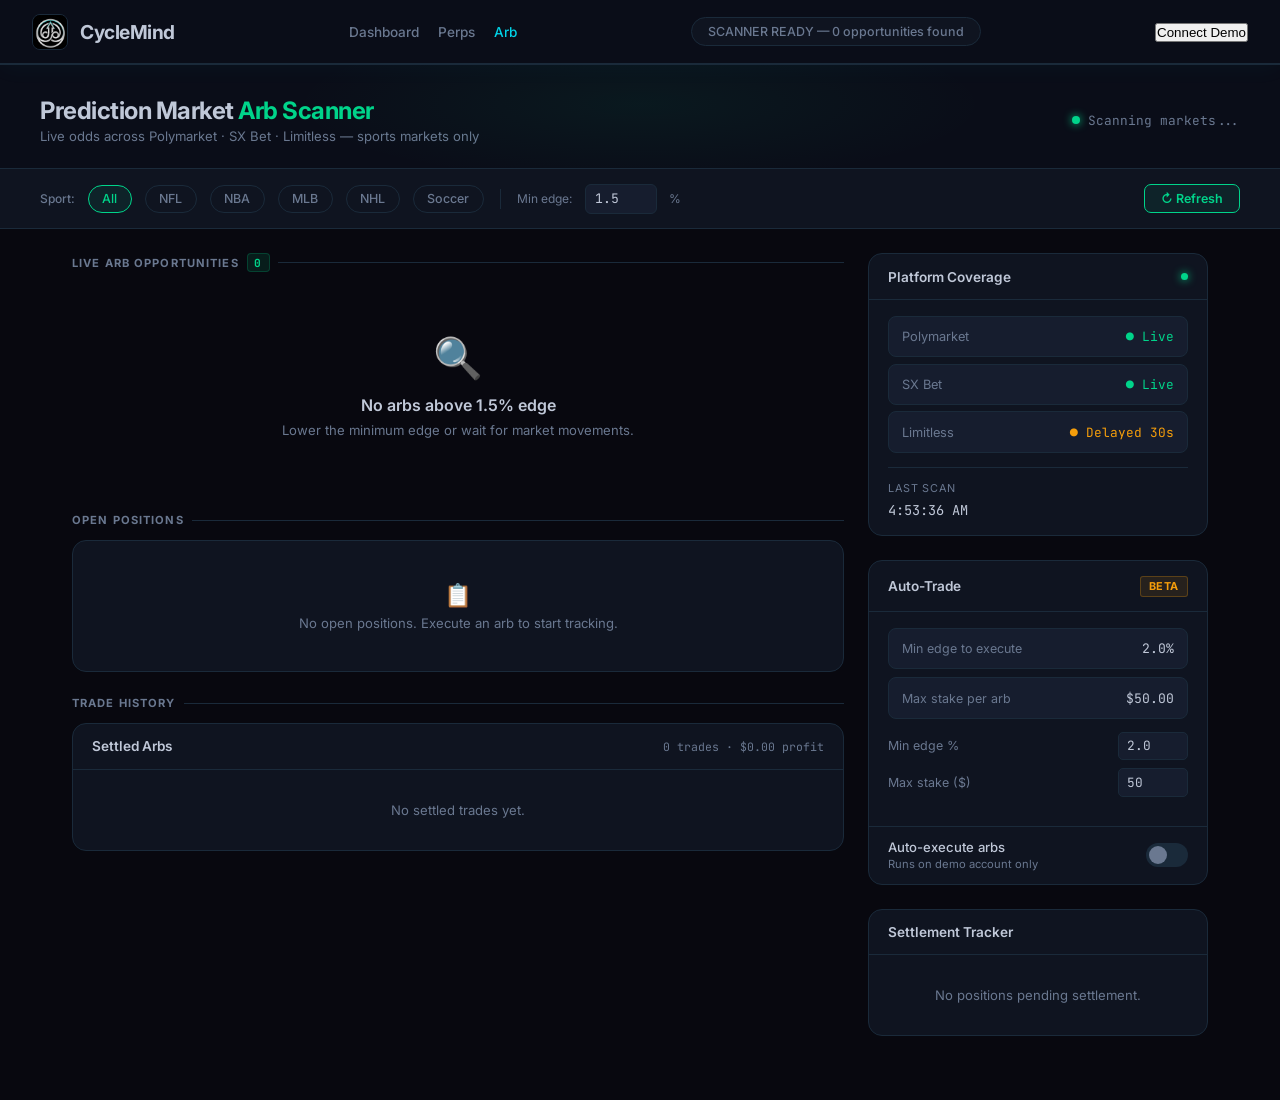
==== arb.html @ a7c97ef6 "Create arb.html" ====
<!DOCTYPE html>
<html lang="en">
<head>
    <meta charset="UTF-8">
    <meta name="viewport" content="width=device-width, initial-scale=1.0">
    <title>CycleMind — Arb Scanner</title>
    <link rel="icon" type="image/jpeg" href="logo.jpg">
    <link rel="stylesheet" href="styles.css">
    <link href="https://fonts.googleapis.com/css2?family=Inter:wght@300;400;500;600;700&family=JetBrains+Mono:wght@400;600&display=swap" rel="stylesheet">
    <style>
        /* ── ARB PAGE TOKENS ───────────────────────────────────────────── */
        :root {
            --arb-green:  #00d48a;
            --arb-cyan:   #00d4e8;
            --arb-amber:  #f59e0b;
            --arb-red:    #ff4455;
            --arb-silver: #c0c8d8;
            --arb-dim:    #6a7890;
            --arb-bg:     #08080f;
            --arb-surf:   #0f1420;
            --arb-surf2:  #161d2e;
            --arb-border: #1a2a3a;
            --mono: 'JetBrains Mono', monospace;
        }

        body { background: var(--arb-bg); color: var(--arb-silver); }

        /* ── SCANNER HEADER ────────────────────────────────────────────── */
        .arb-hero {
            background: #0a0d18;
            border-bottom: 1px solid var(--arb-border);
            padding: 2rem 2rem 1.5rem;
            position: relative;
            overflow: hidden;
        }
        .arb-hero::before {
            content: '';
            position: absolute;
            top: -40px; left: 50%;
            transform: translateX(-50%);
            width: 700px; height: 160px;
            background: radial-gradient(ellipse, rgba(0,212,138,0.06) 0%, transparent 70%);
            pointer-events: none;
        }
        .arb-hero-inner {
            max-width: 1200px;
            margin: 0 auto;
            display: flex;
            align-items: center;
            justify-content: space-between;
            flex-wrap: wrap;
            gap: 1rem;
        }
        .arb-hero h1 {
            font-size: 1.5rem;
            font-weight: 700;
            color: var(--arb-silver);
            letter-spacing: -0.5px;
        }
        .arb-hero h1 span {
            color: var(--arb-green);
        }
        .arb-hero p {
            font-size: 0.82rem;
            color: var(--arb-dim);
            margin-top: 0.2rem;
        }
        .scanner-status {
            display: flex;
            align-items: center;
            gap: 0.5rem;
            font-size: 0.8rem;
            color: var(--arb-dim);
            font-family: var(--mono);
        }
        .pulse-dot {
            width: 8px; height: 8px;
            border-radius: 50%;
            background: var(--arb-green);
            box-shadow: 0 0 8px var(--arb-green);
            animation: pulse 2s infinite;
        }
        .pulse-dot.amber { background: var(--arb-amber); box-shadow: 0 0 8px var(--arb-amber); }
        @keyframes pulse {
            0%,100% { opacity: 1; }
            50% { opacity: 0.4; }
        }

        /* ── DEMO BALANCE BAR ──────────────────────────────────────────── */
        .demo-bar {
            background: var(--arb-surf);
            border-bottom: 1px solid var(--arb-border);
            padding: 0.7rem 2rem;
        }
        .demo-bar-inner {
            max-width: 1200px;
            margin: 0 auto;
            display: flex;
            align-items: center;
            gap: 2rem;
            flex-wrap: wrap;
        }
        .demo-stat {
            display: flex;
            flex-direction: column;
            gap: 0.1rem;
        }
        .demo-stat .ds-label {
            font-size: 0.68rem;
            color: var(--arb-dim);
            text-transform: uppercase;
            letter-spacing: 0.06em;
        }
        .demo-stat .ds-value {
            font-size: 0.95rem;
            font-weight: 700;
            font-family: var(--mono);
            color: var(--arb-silver);
        }
        .demo-stat .ds-value.green { color: var(--arb-green); }
        .demo-stat .ds-value.red   { color: var(--arb-red); }
        .demo-bar-actions { margin-left: auto; display: flex; gap: 0.6rem; }
        .demo-login-btn {
            padding: 0.45rem 1rem;
            background: transparent;
            border: 1px solid var(--arb-cyan);
            color: var(--arb-cyan);
            border-radius: 7px;
            font-size: 0.8rem;
            font-weight: 600;
            cursor: pointer;
            font-family: 'Inter', sans-serif;
            transition: background 0.2s;
        }
        .demo-login-btn:hover { background: rgba(0,212,232,0.08); }
        .demo-reset-btn {
            padding: 0.45rem 1rem;
            background: transparent;
            border: 1px solid var(--arb-border);
            color: var(--arb-dim);
            border-radius: 7px;
            font-size: 0.8rem;
            cursor: pointer;
            font-family: 'Inter', sans-serif;
            transition: border-color 0.2s, color 0.2s;
        }
        .demo-reset-btn:hover { border-color: var(--arb-silver); color: var(--arb-silver); }

        /* ── FILTERS ───────────────────────────────────────────────────── */
        .scanner-filters {
            background: var(--arb-surf);
            border-bottom: 1px solid var(--arb-border);
            padding: 0.9rem 2rem;
        }
        .scanner-filters-inner {
            max-width: 1200px;
            margin: 0 auto;
            display: flex;
            align-items: center;
            gap: 0.8rem;
            flex-wrap: wrap;
        }
        .filter-label {
            font-size: 0.75rem;
            color: var(--arb-dim);
            font-weight: 500;
            white-space: nowrap;
        }
        .filter-chip {
            padding: 0.35rem 0.85rem;
            border-radius: 20px;
            border: 1px solid var(--arb-border);
            background: transparent;
            color: var(--arb-dim);
            font-size: 0.78rem;
            font-weight: 500;
            cursor: pointer;
            font-family: 'Inter', sans-serif;
            transition: all 0.15s;
        }
        .filter-chip:hover { border-color: var(--arb-cyan); color: var(--arb-cyan); }
        .filter-chip.active { border-color: var(--arb-green); color: var(--arb-green); background: rgba(0,212,138,0.08); }
        .filter-sep { width: 1px; height: 20px; background: var(--arb-border); margin: 0 0.2rem; }
        .min-edge-label {
            font-size: 0.75rem;
            color: var(--arb-dim);
            white-space: nowrap;
        }
        .min-edge-input {
            width: 72px;
            padding: 0.35rem 0.6rem;
            border-radius: 6px;
            border: 1px solid var(--arb-border);
            background: var(--arb-surf2);
            color: var(--arb-silver);
            font-size: 0.82rem;
            font-family: var(--mono);
            outline: none;
        }
        .min-edge-input:focus { border-color: var(--arb-cyan); }
        .refresh-btn {
            margin-left: auto;
            padding: 0.38rem 1rem;
            border-radius: 7px;
            border: 1px solid var(--arb-green);
            background: rgba(0,212,138,0.08);
            color: var(--arb-green);
            font-size: 0.78rem;
            font-weight: 600;
            cursor: pointer;
            font-family: 'Inter', sans-serif;
            transition: background 0.2s;
        }
        .refresh-btn:hover { background: rgba(0,212,138,0.16); }

        /* ── MAIN LAYOUT ───────────────────────────────────────────────── */
        .arb-main {
            max-width: 1200px;
            margin: 0 auto;
            padding: 1.5rem 2rem 4rem;
            display: grid;
            grid-template-columns: 1fr 340px;
            gap: 1.5rem;
            align-items: start;
        }
        .arb-left { display: flex; flex-direction: column; gap: 1.5rem; }
        .arb-right { display: flex; flex-direction: column; gap: 1.5rem; }

        /* ── SECTION TITLES ────────────────────────────────────────────── */
        .section-title {
            font-size: 0.7rem;
            font-weight: 700;
            text-transform: uppercase;
            letter-spacing: 0.1em;
            color: var(--arb-dim);
            margin-bottom: 0.8rem;
            display: flex;
            align-items: center;
            gap: 0.5rem;
        }
        .section-title::after {
            content: '';
            flex: 1;
            height: 1px;
            background: var(--arb-border);
        }
        .section-count {
            font-family: var(--mono);
            font-size: 0.7rem;
            color: var(--arb-green);
            background: rgba(0,212,138,0.1);
            border: 1px solid rgba(0,212,138,0.2);
            padding: 0.1rem 0.4rem;
            border-radius: 4px;
        }

        /* ── ARB OPPORTUNITY CARD ──────────────────────────────────────── */
        .arb-card {
            background: var(--arb-surf);
            border: 1px solid var(--arb-border);
            border-radius: 14px;
            overflow: hidden;
            transition: border-color 0.2s;
            margin-bottom: 1rem;
        }
        .arb-card:hover { border-color: rgba(0,212,138,0.25); }
        .arb-card.hot { border-color: rgba(0,212,138,0.35); }

        .arb-card-header {
            padding: 1rem 1.2rem 0.8rem;
            display: flex;
            align-items: flex-start;
            justify-content: space-between;
            gap: 0.8rem;
            border-bottom: 1px solid var(--arb-border);
        }
        .arb-event-meta { flex: 1; }
        .arb-sport-tag {
            display: inline-block;
            font-size: 0.65rem;
            font-weight: 700;
            text-transform: uppercase;
            letter-spacing: 0.08em;
            padding: 0.15rem 0.5rem;
            border-radius: 3px;
            margin-bottom: 0.4rem;
        }
        .sport-nfl  { background: rgba(0,212,138,0.1);  color: var(--arb-green); border: 1px solid rgba(0,212,138,0.25); }
        .sport-nba  { background: rgba(0,212,232,0.1);  color: var(--arb-cyan);  border: 1px solid rgba(0,212,232,0.25); }
        .sport-mlb  { background: rgba(245,158,11,0.1); color: var(--arb-amber); border: 1px solid rgba(245,158,11,0.25); }
        .sport-nhl  { background: rgba(192,200,216,0.1);color: var(--arb-silver);border: 1px solid rgba(192,200,216,0.25); }
        .sport-soccer { background: rgba(0,212,138,0.08); color: #4ade80; border: 1px solid rgba(74,222,128,0.2); }

        .arb-event-name {
            font-size: 0.95rem;
            font-weight: 600;
            color: var(--arb-silver);
            line-height: 1.3;
        }
        .arb-event-time {
            font-size: 0.72rem;
            color: var(--arb-dim);
            margin-top: 0.2rem;
            font-family: var(--mono);
        }
        .arb-edge-badge {
            text-align: right;
            flex-shrink: 0;
        }
        .edge-pct {
            font-size: 1.6rem;
            font-weight: 700;
            font-family: var(--mono);
            color: var(--arb-green);
            line-height: 1;
        }
        .edge-pct.amber { color: var(--arb-amber); }
        .edge-label {
            font-size: 0.65rem;
            color: var(--arb-dim);
            text-transform: uppercase;
            letter-spacing: 0.06em;
        }

        /* ── ODDS TABLE ────────────────────────────────────────────────── */
        .odds-table {
            padding: 0.8rem 1.2rem;
            border-bottom: 1px solid var(--arb-border);
        }
        .odds-row {
            display: grid;
            grid-template-columns: 1.4fr repeat(3, 1fr);
            gap: 0.5rem;
            align-items: center;
            padding: 0.45rem 0;
        }
        .odds-row.header {
            padding-bottom: 0.3rem;
            border-bottom: 1px solid var(--arb-border);
            margin-bottom: 0.2rem;
        }
        .odds-row.header span {
            font-size: 0.65rem;
            font-weight: 700;
            text-transform: uppercase;
            letter-spacing: 0.08em;
            color: var(--arb-dim);
        }
        .odds-outcome {
            font-size: 0.82rem;
            color: var(--arb-silver);
            font-weight: 500;
        }
        .odds-cell {
            font-size: 0.88rem;
            font-family: var(--mono);
            font-weight: 600;
            text-align: center;
            padding: 0.3rem 0.4rem;
            border-radius: 5px;
            color: var(--arb-dim);
            background: transparent;
            transition: all 0.2s;
        }
        .odds-cell.best {
            color: var(--arb-green);
            background: rgba(0,212,138,0.1);
            border: 1px solid rgba(0,212,138,0.2);
        }
        .odds-cell.na {
            color: #2a3a4a;
            font-size: 0.75rem;
        }

        /* ── ARB CALCULATOR ────────────────────────────────────────────── */
        .arb-calc {
            padding: 0.9rem 1.2rem;
            background: rgba(0,212,138,0.03);
            border-bottom: 1px solid var(--arb-border);
        }
        .calc-row {
            display: flex;
            justify-content: space-between;
            align-items: center;
            margin-bottom: 0.5rem;
            gap: 0.5rem;
        }
        .calc-label {
            font-size: 0.78rem;
            color: var(--arb-dim);
        }
        .calc-value {
            font-size: 0.85rem;
            font-family: var(--mono);
            font-weight: 600;
            color: var(--arb-silver);
        }
        .calc-value.green { color: var(--arb-green); }
        .stake-input-row {
            display: flex;
            align-items: center;
            gap: 0.5rem;
            margin-bottom: 0.5rem;
        }
        .stake-input-row label {
            font-size: 0.78rem;
            color: var(--arb-dim);
            white-space: nowrap;
        }
        .stake-input {
            width: 90px;
            padding: 0.35rem 0.6rem;
            border-radius: 6px;
            border: 1px solid var(--arb-border);
            background: var(--arb-surf2);
            color: var(--arb-silver);
            font-size: 0.85rem;
            font-family: var(--mono);
            outline: none;
            transition: border-color 0.2s;
        }
        .stake-input:focus { border-color: var(--arb-cyan); }
        .stake-splits {
            display: grid;
            grid-template-columns: 1fr 1fr;
            gap: 0.4rem;
            margin-top: 0.3rem;
        }
        .stake-split-cell {
            background: var(--arb-surf2);
            border: 1px solid var(--arb-border);
            border-radius: 6px;
            padding: 0.4rem 0.6rem;
        }
        .stake-split-cell .ss-platform {
            font-size: 0.65rem;
            color: var(--arb-dim);
            text-transform: uppercase;
            letter-spacing: 0.06em;
        }
        .stake-split-cell .ss-amount {
            font-size: 0.88rem;
            font-weight: 600;
            font-family: var(--mono);
            color: var(--arb-cyan);
        }
        .stake-split-cell .ss-outcome {
            font-size: 0.7rem;
            color: var(--arb-dim);
            margin-top: 0.1rem;
        }

        /* ── CARD ACTIONS ──────────────────────────────────────────────── */
        .arb-card-actions {
            padding: 0.8rem 1.2rem;
            display: flex;
            gap: 0.6rem;
            align-items: center;
        }
        .btn-execute {
            flex: 1;
            padding: 0.6rem;
            background: var(--arb-green);
            color: #08080f;
            border: none;
            border-radius: 8px;
            font-size: 0.82rem;
            font-weight: 700;
            cursor: pointer;
            font-family: 'Inter', sans-serif;
            transition: opacity 0.2s, box-shadow 0.2s;
            letter-spacing: 0.02em;
        }
        .btn-execute:hover {
            opacity: 0.88;
            box-shadow: 0 0 16px rgba(0,212,138,0.3);
        }
        .btn-watch {
            padding: 0.6rem 0.9rem;
            background: transparent;
            border: 1px solid var(--arb-border);
            color: var(--arb-dim);
            border-radius: 8px;
            font-size: 0.82rem;
            cursor: pointer;
            font-family: 'Inter', sans-serif;
            transition: all 0.2s;
        }
        .btn-watch:hover { border-color: var(--arb-cyan); color: var(--arb-cyan); }
        .btn-watch.watching { border-color: var(--arb-amber); color: var(--arb-amber); background: rgba(245,158,11,0.06); }
        .settle-time {
            font-size: 0.7rem;
            color: var(--arb-dim);
            font-family: var(--mono);
            margin-left: auto;
        }

        /* ── RIGHT PANEL ───────────────────────────────────────────────── */
        .panel-card {
            background: var(--arb-surf);
            border: 1px solid var(--arb-border);
            border-radius: 14px;
            overflow: hidden;
        }
        .panel-card-header {
            padding: 0.9rem 1.2rem;
            border-bottom: 1px solid var(--arb-border);
            display: flex;
            align-items: center;
            justify-content: space-between;
        }
        .panel-card-header h3 {
            font-size: 0.85rem;
            font-weight: 600;
            color: var(--arb-silver);
        }
        .panel-card-body { padding: 1rem 1.2rem; }

        /* ── POSITION TRACKER ──────────────────────────────────────────── */
        .position-item {
            padding: 0.7rem 0;
            border-bottom: 1px solid var(--arb-border);
        }
        .position-item:last-child { border-bottom: none; }
        .pos-top {
            display: flex;
            justify-content: space-between;
            align-items: center;
            margin-bottom: 0.35rem;
        }
        .pos-event { font-size: 0.8rem; font-weight: 600; color: var(--arb-silver); }
        .pos-pnl {
            font-size: 0.82rem;
            font-weight: 700;
            font-family: var(--mono);
        }
        .pos-pnl.green { color: var(--arb-green); }
        .pos-pnl.pending { color: var(--arb-amber); }
        .pos-details {
            display: flex;
            gap: 1rem;
            flex-wrap: wrap;
        }
        .pos-detail-item {
            display: flex;
            flex-direction: column;
        }
        .pos-detail-item .pd-label {
            font-size: 0.62rem;
            color: var(--arb-dim);
            text-transform: uppercase;
            letter-spacing: 0.05em;
        }
        .pos-detail-item .pd-value {
            font-size: 0.78rem;
            font-family: var(--mono);
            color: var(--arb-silver);
        }
        .pos-settle-bar {
            margin-top: 0.5rem;
            height: 3px;
            background: var(--arb-border);
            border-radius: 2px;
            overflow: hidden;
        }
        .pos-settle-fill {
            height: 100%;
            border-radius: 2px;
            background: linear-gradient(90deg, var(--arb-cyan), var(--arb-green));
            transition: width 0.5s ease;
        }
        .pos-settle-label {
            font-size: 0.65rem;
            color: var(--arb-dim);
            margin-top: 0.25rem;
            font-family: var(--mono);
        }
        .no-positions {
            text-align: center;
            padding: 1.5rem 0;
            color: var(--arb-dim);
            font-size: 0.82rem;
        }
        .no-positions span { display: block; font-size: 1.4rem; margin-bottom: 0.4rem; }

        /* ── TRADE HISTORY ─────────────────────────────────────────────── */
        .history-item {
            padding: 0.65rem 0;
            border-bottom: 1px solid var(--arb-border);
            display: flex;
            justify-content: space-between;
            align-items: center;
        }
        .history-item:last-child { border-bottom: none; }
        .history-left .hi-event {
            font-size: 0.78rem;
            font-weight: 500;
            color: var(--arb-silver);
        }
        .history-left .hi-meta {
            font-size: 0.68rem;
            color: var(--arb-dim);
            margin-top: 0.1rem;
            font-family: var(--mono);
        }
        .history-right { text-align: right; }
        .hi-pnl {
            font-size: 0.82rem;
            font-weight: 700;
            font-family: var(--mono);
        }
        .hi-pnl.won { color: var(--arb-green); }
        .hi-pnl.lost { color: var(--arb-red); }
        .hi-stake {
            font-size: 0.68rem;
            color: var(--arb-dim);
            font-family: var(--mono);
        }

        /* ── AUTO TRADE TOGGLE ─────────────────────────────────────────── */
        .auto-toggle-row {
            display: flex;
            align-items: center;
            justify-content: space-between;
            padding: 0.8rem 1.2rem;
            border-top: 1px solid var(--arb-border);
        }
        .auto-toggle-label {
            font-size: 0.82rem;
            color: var(--arb-silver);
            font-weight: 500;
        }
        .auto-toggle-sub {
            font-size: 0.7rem;
            color: var(--arb-dim);
            margin-top: 0.1rem;
        }
        .toggle-switch {
            position: relative;
            width: 42px;
            height: 24px;
            flex-shrink: 0;
        }
        .toggle-switch input { opacity: 0; width: 0; height: 0; }
        .toggle-slider {
            position: absolute;
            inset: 0;
            background: var(--arb-border);
            border-radius: 24px;
            cursor: pointer;
            transition: background 0.25s;
        }
        .toggle-slider::before {
            content: '';
            position: absolute;
            width: 18px; height: 18px;
            left: 3px; top: 3px;
            background: var(--arb-dim);
            border-radius: 50%;
            transition: transform 0.25s, background 0.25s;
        }
        .toggle-switch input:checked + .toggle-slider { background: rgba(0,212,138,0.2); border: 1px solid rgba(0,212,138,0.4); }
        .toggle-switch input:checked + .toggle-slider::before { transform: translateX(18px); background: var(--arb-green); box-shadow: 0 0 8px rgba(0,212,138,0.5); }

        /* ── EMPTY STATE ───────────────────────────────────────────────── */
        .empty-scanner {
            text-align: center;
            padding: 3rem 1rem;
            color: var(--arb-dim);
        }
        .empty-scanner .es-icon { font-size: 2.5rem; margin-bottom: 0.8rem; }
        .empty-scanner .es-title { font-size: 1rem; font-weight: 600; color: var(--arb-silver); margin-bottom: 0.4rem; }
        .empty-scanner .es-sub { font-size: 0.82rem; line-height: 1.5; }

        /* ── TOAST ─────────────────────────────────────────────────────── */
        .arb-toast {
            position: fixed;
            bottom: 24px; right: 24px;
            padding: 0.8rem 1.2rem;
            border-radius: 8px;
            font-size: 0.85rem;
            font-weight: 600;
            z-index: 9999;
            animation: toast-in 0.25s ease-out;
            max-width: 300px;
        }
        .arb-toast.success { background: var(--arb-green); color: #08080f; box-shadow: 0 4px 20px rgba(0,212,138,0.35); }
        .arb-toast.error   { background: var(--arb-red);   color: white;   box-shadow: 0 4px 20px rgba(255,68,85,0.35); }
        .arb-toast.info    { background: var(--arb-cyan);  color: #08080f; box-shadow: 0 4px 20px rgba(0,212,232,0.35); }
        @keyframes toast-in {
            from { transform: translateY(10px); opacity: 0; }
            to   { transform: translateY(0);    opacity: 1; }
        }

        /* ── MODAL ─────────────────────────────────────────────────────── */
        .arb-modal {
            position: fixed; inset: 0;
            background: rgba(0,0,0,0.75);
            display: flex; align-items: center; justify-content: center;
            z-index: 1000;
            backdrop-filter: blur(6px);
        }
        .arb-modal-content {
            background: var(--arb-surf);
            border: 1px solid var(--arb-border);
            border-radius: 18px;
            padding: 2rem;
            width: 90%; max-width: 400px;
            box-shadow: 0 24px 64px rgba(0,0,0,0.6);
        }
        .arb-modal-content h2 { font-size: 1.1rem; font-weight: 700; color: var(--arb-silver); margin-bottom: 0.5rem; }
        .arb-modal-content p  { font-size: 0.82rem; color: var(--arb-dim); margin-bottom: 1rem; line-height: 1.5; }
        .arb-modal-content input {
            width: 100%; padding: 0.75rem 1rem;
            border: 1px solid var(--arb-border); border-radius: 9px;
            background: var(--arb-surf2); color: var(--arb-silver);
            font-size: 0.9rem; font-family: 'Inter', sans-serif;
            outline: none; margin-bottom: 0.8rem;
            transition: border-color 0.2s;
        }
        .arb-modal-content input:focus { border-color: var(--arb-cyan); }
        .arb-modal-btns { display: flex; gap: 0.6rem; margin-top: 0.5rem; }
        .btn-primary-arb {
            flex: 1; padding: 0.75rem;
            background: var(--arb-cyan); color: #08080f;
            border: none; border-radius: 9px;
            font-size: 0.9rem; font-weight: 700;
            cursor: pointer; font-family: 'Inter', sans-serif;
            transition: opacity 0.2s;
        }
        .btn-primary-arb:hover { opacity: 0.88; }
        .btn-cancel-arb {
            padding: 0.75rem 1rem;
            background: transparent;
            border: 1px solid var(--arb-border);
            color: var(--arb-dim); border-radius: 9px;
            font-size: 0.9rem; cursor: pointer;
            font-family: 'Inter', sans-serif;
        }

        /* ── CONFIRM MODAL ─────────────────────────────────────────────── */
        .confirm-details {
            background: var(--arb-surf2);
            border: 1px solid var(--arb-border);
            border-radius: 10px;
            padding: 0.9rem 1rem;
            margin-bottom: 1rem;
        }
        .confirm-detail-row {
            display: flex; justify-content: space-between;
            font-size: 0.8rem; padding: 0.3rem 0;
            border-bottom: 1px solid var(--arb-border);
        }
        .confirm-detail-row:last-child { border-bottom: none; }
        .confirm-detail-row .cd-label { color: var(--arb-dim); }
        .confirm-detail-row .cd-value { font-family: var(--mono); color: var(--arb-silver); font-weight: 600; }
        .confirm-detail-row .cd-value.green { color: var(--arb-green); }

        /* ── RESPONSIVE ────────────────────────────────────────────────── */
        @media (max-width: 900px) {
            .arb-main { grid-template-columns: 1fr; padding: 1rem; }
            .arb-right { order: -1; display: grid; grid-template-columns: 1fr 1fr; gap: 1rem; }
        }
        @media (max-width: 600px) {
            .arb-hero { padding: 1.2rem 1rem 1rem; }
            .arb-hero h1 { font-size: 1.2rem; }
            .scanner-filters, .demo-bar { padding: 0.7rem 1rem; }
            .arb-right { grid-template-columns: 1fr; }
            .odds-row { grid-template-columns: 1.2fr repeat(3, 1fr); }
        }
    </style>
</head>
<body>

<!-- ── NAVBAR ─────────────────────────────────────────────────────────── -->
<nav class="navbar">
    <div class="nav-brand">
        <div class="logo">
            <img src="logo.jpg" alt="CycleMind logo">
        </div>
        <span class="brand-name">CycleMind</span>
    </div>
    <div class="nav-links">
        <a href="index.html">Dashboard</a>
        <a href="perps.html">Perps</a>
        <a href="arb.html" class="active">Arb</a>
    </div>
    <div class="nav-center" id="arb-ticker">
        <span id="arb-ticker-text">SCANNER READY — 0 opportunities found</span>
    </div>
    <div id="auth-section">
        <span id="arb-demo-badge" style="display:none;" class="badge-connected">● Demo</span>
        <button id="arb-login-btn" onclick="showArbLoginModal()">Connect Demo</button>
        <button id="arb-logout-btn" style="display:none;" onclick="arbLogout()">Log Out</button>
    </div>
</nav>

<!-- ── HERO ───────────────────────────────────────────────────────────── -->
<div class="arb-hero">
    <div class="arb-hero-inner">
        <div>
            <h1>Prediction Market <span>Arb Scanner</span></h1>
            <p>Live odds across Polymarket · SX Bet · Limitless — sports markets only</p>
        </div>
        <div class="scanner-status">
            <div class="pulse-dot" id="scanner-dot"></div>
            <span id="scanner-status-text">Scanning markets...</span>
        </div>
    </div>
</div>

<!-- ── DEMO BALANCE BAR ───────────────────────────────────────────────── -->
<div class="demo-bar" id="demo-balance-bar" style="display:none;">
    <div class="demo-bar-inner">
        <div class="demo-stat">
            <span class="ds-label">Demo Balance</span>
            <span class="ds-value" id="db-balance">$1,000.00</span>
        </div>
        <div class="demo-stat">
            <span class="ds-label">Locked in Positions</span>
            <span class="ds-value" id="db-locked">$0.00</span>
        </div>
        <div class="demo-stat">
            <span class="ds-label">Realised P&L</span>
            <span class="ds-value green" id="db-pnl">+$0.00</span>
        </div>
        <div class="demo-stat">
            <span class="ds-label">Arbs Executed</span>
            <span class="ds-value" id="db-count">0</span>
        </div>
        <div class="demo-bar-actions">
            <button class="demo-reset-btn" onclick="resetDemoArb()">Reset Demo</button>
        </div>
    </div>
</div>

<!-- ── FILTERS ────────────────────────────────────────────────────────── -->
<div class="scanner-filters">
    <div class="scanner-filters-inner">
        <span class="filter-label">Sport:</span>
        <button class="filter-chip active" data-sport="all" onclick="setSportFilter(this)">All</button>
        <button class="filter-chip" data-sport="NFL" onclick="setSportFilter(this)">NFL</button>
        <button class="filter-chip" data-sport="NBA" onclick="setSportFilter(this)">NBA</button>
        <button class="filter-chip" data-sport="MLB" onclick="setSportFilter(this)">MLB</button>
        <button class="filter-chip" data-sport="NHL" onclick="setSportFilter(this)">NHL</button>
        <button class="filter-chip" data-sport="Soccer" onclick="setSportFilter(this)">Soccer</button>
        <div class="filter-sep"></div>
        <span class="min-edge-label">Min edge:</span>
        <input type="number" class="min-edge-input" id="min-edge-input" value="1.5" step="0.1" min="0" max="20" onchange="renderScanner()">
        <span class="min-edge-label">%</span>
        <button class="refresh-btn" onclick="refreshScanner()">↻ Refresh</button>
    </div>
</div>

<!-- ── MAIN ───────────────────────────────────────────────────────────── -->
<div class="arb-main">

    <!-- LEFT: Scanner + Positions + History -->
    <div class="arb-left">

        <!-- Live Opportunities -->
        <div>
            <div class="section-title">
                Live Arb Opportunities
                <span class="section-count" id="opp-count">0</span>
            </div>
            <div id="scanner-list">
                <div class="empty-scanner">
                    <div class="es-icon">📡</div>
                    <div class="es-title">Scanning prediction markets...</div>
                    <div class="es-sub">Comparing odds across Polymarket, SX Bet, and Limitless for live sports events.</div>
                </div>
            </div>
        </div>

        <!-- Open Positions -->
        <div>
            <div class="section-title">Open Positions</div>
            <div class="panel-card">
                <div class="panel-card-body" id="positions-list">
                    <div class="no-positions">
                        <span>📋</span>
                        No open positions. Execute an arb to start tracking.
                    </div>
                </div>
            </div>
        </div>

        <!-- Trade History -->
        <div>
            <div class="section-title">Trade History</div>
            <div class="panel-card">
                <div class="panel-card-header">
                    <h3>Settled Arbs</h3>
                    <span style="font-size:0.72rem;color:var(--arb-dim);font-family:var(--mono);" id="history-summary">0 trades · $0.00 profit</span>
                </div>
                <div class="panel-card-body" id="history-list">
                    <div style="text-align:center;padding:1rem 0;color:var(--arb-dim);font-size:0.82rem;">No settled trades yet.</div>
                </div>
            </div>
        </div>

    </div>

    <!-- RIGHT: Stats + Auto trade -->
    <div class="arb-right">

        <!-- Platform Coverage -->
        <div class="panel-card">
            <div class="panel-card-header">
                <h3>Platform Coverage</h3>
                <div class="pulse-dot" style="width:7px;height:7px;"></div>
            </div>
            <div class="panel-card-body">
                <div class="metric" style="margin-bottom:0.4rem;">
                    <span class="metric-label" style="font-size:0.8rem;color:var(--arb-dim);">Polymarket</span>
                    <span style="font-size:0.8rem;font-family:var(--mono);color:var(--arb-green);">● Live</span>
                </div>
                <div class="metric" style="margin-bottom:0.4rem;">
                    <span class="metric-label" style="font-size:0.8rem;color:var(--arb-dim);">SX Bet</span>
                    <span style="font-size:0.8rem;font-family:var(--mono);color:var(--arb-green);">● Live</span>
                </div>
                <div class="metric" style="margin-bottom:0;">
                    <span class="metric-label" style="font-size:0.8rem;color:var(--arb-dim);">Limitless</span>
                    <span style="font-size:0.8rem;font-family:var(--mono);color:var(--arb-amber);">● Delayed 30s</span>
                </div>
                <div style="margin-top:0.9rem;padding-top:0.8rem;border-top:1px solid var(--arb-border);">
                    <div style="font-size:0.68rem;color:var(--arb-dim);text-transform:uppercase;letter-spacing:0.06em;margin-bottom:0.4rem;">Last scan</div>
                    <div style="font-size:0.85rem;font-family:var(--mono);color:var(--arb-silver);" id="last-scan-time">--:--:--</div>
                </div>
            </div>
        </div>

        <!-- Auto-Trade -->
        <div class="panel-card">
            <div class="panel-card-header">
                <h3>Auto-Trade</h3>
                <span style="font-size:0.68rem;padding:0.15rem 0.5rem;border-radius:3px;background:rgba(245,158,11,0.1);color:var(--arb-amber);border:1px solid rgba(245,158,11,0.25);font-weight:700;letter-spacing:0.05em;">BETA</span>
            </div>
            <div class="panel-card-body">
                <div class="metric" style="margin-bottom:0.5rem;">
                    <span style="font-size:0.78rem;color:var(--arb-dim);">Min edge to execute</span>
                    <span style="font-family:var(--mono);font-size:0.82rem;color:var(--arb-silver);" id="auto-edge-display">2.0%</span>
                </div>
                <div class="metric" style="margin-bottom:0.5rem;">
                    <span style="font-size:0.78rem;color:var(--arb-dim);">Max stake per arb</span>
                    <span style="font-family:var(--mono);font-size:0.82rem;color:var(--arb-silver);" id="auto-stake-display">$50.00</span>
                </div>
                <div style="margin:0.8rem 0;display:flex;flex-direction:column;gap:0.5rem;">
                    <div style="display:flex;justify-content:space-between;align-items:center;font-size:0.78rem;">
                        <span style="color:var(--arb-dim);">Min edge %</span>
                        <input type="number" id="auto-min-edge" value="2.0" min="0.5" max="20" step="0.5"
                            style="width:70px;padding:0.3rem 0.5rem;border-radius:5px;border:1px solid var(--arb-border);background:var(--arb-surf2);color:var(--arb-silver);font-family:var(--mono);font-size:0.8rem;outline:none;"
                            onchange="document.getElementById('auto-edge-display').textContent=this.value+'%'">
                    </div>
                    <div style="display:flex;justify-content:space-between;align-items:center;font-size:0.78rem;">
                        <span style="color:var(--arb-dim);">Max stake ($)</span>
                        <input type="number" id="auto-max-stake" value="50" min="5" max="500" step="5"
                            style="width:70px;padding:0.3rem 0.5rem;border-radius:5px;border:1px solid var(--arb-border);background:var(--arb-surf2);color:var(--arb-silver);font-family:var(--mono);font-size:0.8rem;outline:none;"
                            onchange="document.getElementById('auto-stake-display').textContent='$'+parseFloat(this.value).toFixed(2)">
                    </div>
                </div>
            </div>
            <div class="auto-toggle-row">
                <div>
                    <div class="auto-toggle-label">Auto-execute arbs</div>
                    <div class="auto-toggle-sub">Runs on demo account only</div>
                </div>
                <label class="toggle-switch">
                    <input type="checkbox" id="auto-trade-toggle" onchange="toggleAutoTrade(this.checked)">
                    <span class="toggle-slider"></span>
                </label>
            </div>
        </div>

        <!-- Settlement Tracker -->
        <div class="panel-card">
            <div class="panel-card-header">
                <h3>Settlement Tracker</h3>
            </div>
            <div class="panel-card-body" id="settlement-list">
                <div style="text-align:center;padding:1rem 0;color:var(--arb-dim);font-size:0.82rem;">No positions pending settlement.</div>
            </div>
        </div>

    </div>
</div>

<!-- ── LOGIN MODAL ────────────────────────────────────────────────────── -->
<div id="arb-login-modal" class="arb-modal" style="display:none;">
    <div class="arb-modal-content">
        <h2>Start Demo Trading</h2>
        <p>Enter your email to get a demo account with $1,000 in simulated funds for arb trading. No real money involved.</p>
        <input type="email" id="arb-email-input" placeholder="you@example.com">
        <div class="arb-modal-btns">
            <button class="btn-primary-arb" onclick="submitArbLogin()">Start Demo</button>
            <button class="btn-cancel-arb" onclick="closeArbLoginModal()">Cancel</button>
        </div>
    </div>
</div>

<!-- ── EXECUTE CONFIRM MODAL ──────────────────────────────────────────── -->
<div id="arb-confirm-modal" class="arb-modal" style="display:none;">
    <div class="arb-modal-content">
        <h2>Confirm Arb Trade</h2>
        <p>This will place two simultaneous positions to lock in the arbitrage profit.</p>
        <div class="confirm-details" id="confirm-details-body"></div>
        <div class="arb-modal-btns">
            <button class="btn-primary-arb" onclick="executeConfirmedArb()" style="background:var(--arb-green);">Execute Arb</button>
            <button class="btn-cancel-arb" onclick="closeConfirmModal()">Cancel</button>
        </div>
    </div>
</div>

<script>
// ═══════════════════════════════════════════════════════════════════════
// STATE
// ═══════════════════════════════════════════════════════════════════════
const ARB_DEMO_KEY    = 'cyclemind_arb_demo';
const ARB_POS_KEY     = 'cyclemind_arb_positions';
const ARB_HISTORY_KEY = 'cyclemind_arb_history';
const ARB_STARTING_BALANCE = 1000;

let arbState = {
    email: null,
    balance: ARB_STARTING_BALANCE,
    totalPnl: 0,
    arbCount: 0,
};
let openPositions = [];
let tradeHistory  = [];
let scannerData   = [];
let sportFilter   = 'all';
let autoTradeOn   = false;
let pendingArb    = null;
let autoInterval  = null;
let scanInterval  = null;

// ═══════════════════════════════════════════════════════════════════════
// MOCK DATA — realistic sports prediction market arb opportunities
// ═══════════════════════════════════════════════════════════════════════
const SPORTS_EVENTS = [
    {
        id: 'e1',
        sport: 'NFL',
        event: 'Kansas City Chiefs vs Philadelphia Eagles',
        time: 'Sun Jun 22 · 4:25 PM ET',
        settles: Date.now() + 1000 * 3600 * 28,
        outcomes: ['Chiefs ML', 'Eagles ML'],
        odds: {
            poly:     [0.54, 0.47],
            sx:       [0.56, 0.45],
            limitless:[0.53, 0.48],
        }
    },
    {
        id: 'e2',
        sport: 'NBA',
        event: 'Boston Celtics vs Golden State Warriors',
        time: 'Mon Jun 23 · 7:30 PM ET',
        settles: Date.now() + 1000 * 3600 * 52,
        outcomes: ['Celtics ML', 'Warriors ML'],
        odds: {
            poly:     [0.61, 0.40],
            sx:       [0.63, 0.38],
            limitless:[0.60, 0.41],
        }
    },
    {
        id: 'e3',
        sport: 'MLB',
        event: 'New York Yankees vs Los Angeles Dodgers',
        time: 'Sun Jun 22 · 1:05 PM ET',
        settles: Date.now() + 1000 * 3600 * 6,
        outcomes: ['Yankees Win', 'Dodgers Win'],
        odds: {
            poly:     [0.44, 0.57],
            sx:       [0.46, 0.55],
            limitless:[null, 0.58],
        }
    },
    {
        id: 'e4',
        sport: 'Soccer',
        event: 'Man City vs Real Madrid — UCL Final',
        time: 'Sat Jun 28 · 3:00 PM ET',
        settles: Date.now() + 1000 * 3600 * 168,
        outcomes: ['Man City Win', 'Real Madrid Win'],
        odds: {
            poly:     [0.48, 0.52],
            sx:       [0.50, 0.51],
            limitless:[0.47, 0.54],
        }
    },
    {
        id: 'e5',
        sport: 'NHL',
        event: 'Florida Panthers vs Edmonton Oilers — Stanley Cup G7',
        time: 'Mon Jun 24 · 8:00 PM ET',
        settles: Date.now() + 1000 * 3600 * 62,
        outcomes: ['Panthers Win', 'Oilers Win'],
        odds: {
            poly:     [0.55, 0.46],
            sx:       [0.57, 0.44],
            limitless:[0.54, 0.47],
        }
    },
    {
        id: 'e6',
        sport: 'NFL',
        event: 'San Francisco 49ers vs Dallas Cowboys',
        time: 'Sun Jun 29 · 8:20 PM ET',
        settles: Date.now() + 1000 * 3600 * 190,
        outcomes: ['49ers ML', 'Cowboys ML'],
        odds: {
            poly:     [0.58, 0.43],
            sx:       [0.60, 0.41],
            limitless:[0.57, 0.44],
        }
    },
];

// ═══════════════════════════════════════════════════════════════════════
// ARB MATH
// ═══════════════════════════════════════════════════════════════════════
function calcArb(event) {
    // For each outcome, find the BEST (highest) odds across platforms
    const platforms = ['poly', 'sx', 'limitless'];
    const platformNames = { poly: 'Polymarket', sx: 'SX Bet', limitless: 'Limitless' };

    const best = event.outcomes.map((_, i) => {
        let bestOdd = 0, bestPlatform = null;
        for (const p of platforms) {
            const o = event.odds[p][i];
            if (o !== null && o > bestOdd) { bestOdd = o; bestPlatform = p; }
        }
        return { odd: bestOdd, platform: bestPlatform, platformName: platformNames[bestPlatform] };
    });

    // Arb exists when sum of (1/best_odds) < 1
    const impliedSum = best.reduce((s, b) => s + (b.odd > 0 ? 1 / b.odd : 999), 0);
    const arbPct = (1 - impliedSum) * 100; // positive = profitable arb

    return { best, impliedSum, arbPct };
}

function calcStakeSplit(best, totalStake) {
    // Optimal stakes: stake_i = totalStake * (1/odd_i) / sum(1/odd_i)
    const invSum = best.reduce((s, b) => s + 1 / b.odd, 0);
    return best.map(b => ({
        stake: (totalStake * (1 / b.odd) / invSum),
        guaranteedReturn: totalStake * (1 / b.odd) / invSum * b.odd,
    }));
}

// ═══════════════════════════════════════════════════════════════════════
// SCANNER RENDER
// ═══════════════════════════════════════════════════════════════════════
function computeScannerData() {
    const minEdge = parseFloat(document.getElementById('min-edge-input').value) || 0;
    return SPORTS_EVENTS
        .map(ev => ({ ...ev, arb: calcArb(ev) }))
        .filter(ev => {
            if (sportFilter !== 'all' && ev.sport !== sportFilter) return false;
            if (ev.arb.arbPct < minEdge) return false;
            return true;
        })
        .sort((a, b) => b.arb.arbPct - a.arb.arbPct);
}

function renderScanner() {
    scannerData = computeScannerData();
    document.getElementById('opp-count').textContent = scannerData.length;

    const list = document.getElementById('scanner-list');
    if (scannerData.length === 0) {
        list.innerHTML = `<div class="empty-scanner">
            <div class="es-icon">🔍</div>
            <div class="es-title">No arbs above ${document.getElementById('min-edge-input').value}% edge</div>
            <div class="es-sub">Lower the minimum edge or wait for market movements.</div>
        </div>`;
        return;
    }

    list.innerHTML = scannerData.map(ev => renderArbCard(ev)).join('');

    // Attach stake input listeners
    scannerData.forEach(ev => {
        const input = document.getElementById(`stake-${ev.id}`);
        if (input) input.addEventListener('input', () => updateCalc(ev.id));
        updateCalc(ev.id);
    });

    updateTicker();
}

function renderArbCard(ev) {
    const { best, arbPct } = ev.arb;
    const isHot = arbPct >= 3;
    const edgeClass = arbPct >= 3 ? '' : 'amber';
    const platforms = ['poly', 'sx', 'limitless'];
    const platformNames = { poly: 'Polymarket', sx: 'SX Bet', limitless: 'Limitless' };

    const oddsRows = ev.outcomes.map((outcome, i) => {
        const cells = platforms.map(p => {
            const o = ev.odds[p][i];
            const isBest = p === best[i].platform;
            if (o === null) return `<span class="odds-cell na">—</span>`;
            return `<span class="odds-cell${isBest ? ' best' : ''}">${o.toFixed(2)}</span>`;
        }).join('');
        return `<div class="odds-row">
            <span class="odds-outcome">${outcome}</span>
            ${cells}
        </div>`;
    }).join('');

    const bestLabels = best.map((b, i) =>
        `<span style="font-size:0.7rem;color:var(--arb-dim);">Bet <strong style="color:var(--arb-silver);">${ev.outcomes[i]}</strong> on <strong style="color:var(--arb-cyan);">${b.platformName}</strong></span>`
    ).join('<span style="color:var(--arb-border);padding:0 0.3rem;">·</span>');

    const watched = isWatched(ev.id);

    return `<div class="arb-card${isHot ? ' hot' : ''}" id="card-${ev.id}">
        <div class="arb-card-header">
            <div class="arb-event-meta">
                <span class="arb-sport-tag sport-${ev.sport.toLowerCase()}">${ev.sport}</span>
                <div class="arb-event-name">${ev.event}</div>
                <div class="arb-event-time">${ev.time}</div>
            </div>
            <div class="arb-edge-badge">
                <div class="edge-pct ${edgeClass}">+${arbPct.toFixed(2)}%</div>
                <div class="edge-label">Guaranteed edge</div>
            </div>
        </div>

        <div class="odds-table">
            <div class="odds-row header">
                <span>Outcome</span>
                <span>Polymarket</span>
                <span>SX Bet</span>
                <span>Limitless</span>
            </div>
            ${oddsRows}
            <div style="margin-top:0.6rem;display:flex;gap:0.5rem;flex-wrap:wrap;align-items:center;">
                ${bestLabels}
            </div>
        </div>

        <div class="arb-calc" id="calc-${ev.id}">
            <div class="stake-input-row">
                <label>Total stake:</label>
                <span style="font-size:0.8rem;color:var(--arb-dim);">$</span>
                <input type="number" class="stake-input" id="stake-${ev.id}" value="100" min="1" step="1">
            </div>
            <div class="stake-splits" id="splits-${ev.id}"></div>
            <div style="display:flex;justify-content:space-between;margin-top:0.6rem;">
                <span class="calc-label">Guaranteed return</span>
                <span class="calc-value green" id="ret-${ev.id}">—</span>
            </div>
            <div style="display:flex;justify-content:space-between;">
                <span class="calc-label">Guaranteed profit</span>
                <span class="calc-value green" id="profit-${ev.id}">—</span>
            </div>
        </div>

        <div class="arb-card-actions">
            <button class="btn-execute" onclick="openConfirmModal('${ev.id}')">⚡ Execute Arb</button>
            <button class="btn-watch${watched ? ' watching' : ''}" id="watch-btn-${ev.id}" onclick="toggleWatch('${ev.id}')">
                ${watched ? '★ Watching' : '☆ Watch'}
            </button>
            <span class="settle-time">Settles ${formatTimeUntil(ev.settles)}</span>
        </div>
    </div>`;
}

function updateCalc(evId) {
    const ev = scannerData.find(e => e.id === evId);
    if (!ev) return;
    const input = document.getElementById(`stake-${evId}`);
    if (!input) return;
    const totalStake = parseFloat(input.value) || 100;
    const splits = calcStakeSplit(ev.arb.best, totalStake);
    const { arbPct } = ev.arb;
    const profit = totalStake * arbPct / 100;
    const totalReturn = totalStake + profit;

    document.getElementById(`profit-${evId}`).textContent = `+$${profit.toFixed(2)}`;
    document.getElementById(`ret-${evId}`).textContent = `$${totalReturn.toFixed(2)}`;

    const splitsEl = document.getElementById(`splits-${evId}`);
    if (splitsEl) {
        splitsEl.innerHTML = splits.map((s, i) => `
            <div class="stake-split-cell">
                <div class="ss-platform">${ev.arb.best[i].platformName}</div>
                <div class="ss-amount">$${s.stake.toFixed(2)}</div>
                <div class="ss-outcome">${ev.outcomes[i]}</div>
            </div>`).join('');
    }
}

// ═══════════════════════════════════════════════════════════════════════
// CONFIRM + EXECUTE
// ═══════════════════════════════════════════════════════════════════════
function openConfirmModal(evId) {
    if (!arbState.email) {
        showArbLoginModal();
        return;
    }
    const ev = scannerData.find(e => e.id === evId);
    if (!ev) return;
    const input = document.getElementById(`stake-${evId}`);
    const totalStake = parseFloat(input?.value) || 100;

    if (totalStake > arbState.balance) {
        showToast('Insufficient demo balance.', 'error');
        return;
    }

    const splits = calcStakeSplit(ev.arb.best, totalStake);
    const profit = totalStake * ev.arb.arbPct / 100;

    pendingArb = { ev, totalStake, splits, profit };

    const rows = splits.map((s, i) => `
        <div class="confirm-detail-row">
            <span class="cd-label">${ev.arb.best[i].platformName} — ${ev.outcomes[i]}</span>
            <span class="cd-value">$${s.stake.toFixed(2)} @ ${ev.arb.best[i].odd.toFixed(2)}</span>
        </div>`).join('');

    document.getElementById('confirm-details-body').innerHTML = `
        ${rows}
        <div class="confirm-detail-row">
            <span class="cd-label">Total staked</span>
            <span class="cd-value">$${totalStake.toFixed(2)}</span>
        </div>
        <div class="confirm-detail-row">
            <span class="cd-label">Guaranteed profit</span>
            <span class="cd-value green">+$${profit.toFixed(2)} (+${ev.arb.arbPct.toFixed(2)}%)</span>
        </div>
        <div class="confirm-detail-row">
            <span class="cd-label">Settles</span>
            <span class="cd-value">${formatTimeUntil(ev.settles)}</span>
        </div>`;

    document.getElementById('arb-confirm-modal').style.display = 'flex';
}

function closeConfirmModal() {
    document.getElementById('arb-confirm-modal').style.display = 'none';
    pendingArb = null;
}

function executeConfirmedArb() {
    if (!pendingArb) return;
    const { ev, totalStake, splits, profit } = pendingArb;

    // Deduct from balance
    arbState.balance -= totalStake;
    arbState.arbCount++;

    // Create position
    const pos = {
        id: 'arb-' + Date.now(),
        eventId: ev.id,
        event: ev.event,
        sport: ev.sport,
        sides: ev.outcomes.map((o, i) => ({
            outcome: o,
            platform: ev.arb.best[i].platformName,
            stake: splits[i].stake,
            odds: ev.arb.best[i].odd,
        })),
        totalStake,
        guaranteedProfit: profit,
        arbPct: ev.arb.arbPct,
        settles: ev.settles,
        executedAt: Date.now(),
        status: 'open',
    };

    openPositions.push(pos);
    saveState();
    closeConfirmModal();

    renderPositions();
    renderSettlement();
    updateDemoBar();
    showToast(`Arb executed! +$${profit.toFixed(2)} locked in.`, 'success');

    // Simulate auto-settlement after event time
    scheduleSettlement(pos);
}

function autoExecuteArb(ev) {
    const minEdge = parseFloat(document.getElementById('auto-min-edge').value) || 2;
    const maxStake = parseFloat(document.getElementById('auto-max-stake').value) || 50;
    if (ev.arb.arbPct < minEdge) return;

    const totalStake = Math.min(maxStake, arbState.balance * 0.3);
    if (totalStake < 1 || arbState.balance < totalStake) return;

    // Check not already in this event
    if (openPositions.find(p => p.eventId === ev.id)) return;

    const splits = calcStakeSplit(ev.arb.best, totalStake);
    const profit = totalStake * ev.arb.arbPct / 100;

    arbState.balance -= totalStake;
    arbState.arbCount++;

    const pos = {
        id: 'arb-auto-' + Date.now(),
        eventId: ev.id,
        event: ev.event,
        sport: ev.sport,
        sides: ev.outcomes.map((o, i) => ({
            outcome: o,
            platform: ev.arb.best[i].platformName,
            stake: splits[i].stake,
            odds: ev.arb.best[i].odd,
        })),
        totalStake,
        guaranteedProfit: profit,
        arbPct: ev.arb.arbPct,
        settles: ev.settles,
        executedAt: Date.now(),
        status: 'open',
        isAuto: true,
    };

    openPositions.push(pos);
    saveState();
    renderPositions();
    renderSettlement();
    updateDemoBar();
    showToast(`Auto-arb: ${ev.event.split(' vs ')[0]} · +$${profit.toFixed(2)}`, 'info');
    scheduleSettlement(pos);
}

// ═══════════════════════════════════════════════════════════════════════
// SETTLEMENT — demo simulates settlement after a short delay
// ═══════════════════════════════════════════════════════════════════════
function scheduleSettlement(pos) {
    // In demo: settle after 60 seconds to show the flow
    const delay = 60000;
    setTimeout(() => settlePosition(pos.id), delay);
}

function settlePosition(posId) {
    const idx = openPositions.findIndex(p => p.id === posId);
    if (idx === -1) return;
    const pos = openPositions[idx];

    // Return stake + profit
    arbState.balance += pos.totalStake + pos.guaranteedProfit;
    arbState.totalPnl += pos.guaranteedProfit;

    pos.status = 'settled';
    pos.settledAt = Date.now();

    tradeHistory.unshift(pos);
    openPositions.splice(idx, 1);

    saveState();
    renderPositions();
    renderHistory();
    renderSettlement();
    updateDemoBar();
    showToast(`Settled: +$${pos.guaranteedProfit.toFixed(2)} profit on ${pos.event.split(' vs ')[0]}!`, 'success');
}

// ═══════════════════════════════════════════════════════════════════════
// RENDER POSITIONS
// ═══════════════════════════════════════════════════════════════════════
function renderPositions() {
    const el = document.getElementById('positions-list');
    if (openPositions.length === 0) {
        el.innerHTML = `<div class="no-positions"><span>📋</span>No open positions. Execute an arb to start tracking.</div>`;
        return;
    }
    el.innerHTML = openPositions.map(pos => {
        const timeLeft = pos.settles - Date.now();
        const totalDuration = pos.settles - pos.executedAt;
        const fillPct = Math.max(0, Math.min(100, ((totalDuration - timeLeft) / totalDuration) * 100));
        return `<div class="position-item">
            <div class="pos-top">
                <span class="pos-event">${pos.event}</span>
                <span class="pos-pnl pending">+$${pos.guaranteedProfit.toFixed(2)} locked</span>
            </div>
            <div class="pos-details">
                ${pos.sides.map(s => `<div class="pos-detail-item">
                    <span class="pd-label">${s.platform}</span>
                    <span class="pd-value">$${s.stake.toFixed(2)} @ ${s.odds.toFixed(2)}</span>
                </div>`).join('')}
                <div class="pos-detail-item">
                    <span class="pd-label">Edge</span>
                    <span class="pd-value">+${pos.arbPct.toFixed(2)}%</span>
                </div>
            </div>
            <div class="pos-settle-bar"><div class="pos-settle-fill" style="width:${fillPct}%"></div></div>
            <div class="pos-settle-label">Settles ${formatTimeUntil(pos.settles)} · Demo settles in ~60s</div>
        </div>`;
    }).join('');
}

function renderSettlement() {
    const el = document.getElementById('settlement-list');
    if (openPositions.length === 0) {
        el.innerHTML = `<div style="text-align:center;padding:1rem 0;color:var(--arb-dim);font-size:0.82rem;">No positions pending settlement.</div>`;
        return;
    }
    el.innerHTML = openPositions.map(pos => `
        <div style="padding:0.6rem 0;border-bottom:1px solid var(--arb-border);">
            <div style="font-size:0.78rem;font-weight:600;color:var(--arb-silver);margin-bottom:0.25rem;">${pos.event}</div>
            <div style="display:flex;justify-content:space-between;font-size:0.72rem;">
                <span style="color:var(--arb-dim);">Locked: <span style="font-family:var(--mono);color:var(--arb-silver);">$${pos.totalStake.toFixed(2)}</span></span>
                <span style="color:var(--arb-amber);font-family:var(--mono);">${formatTimeUntil(pos.settles)}</span>
            </div>
        </div>`).join('');
}

function renderHistory() {
    const el = document.getElementById('history-list');
    if (tradeHistory.length === 0) {
        el.innerHTML = `<div style="text-align:center;padding:1rem 0;color:var(--arb-dim);font-size:0.82rem;">No settled trades yet.</div>`;
        document.getElementById('history-summary').textContent = '0 trades · $0.00 profit';
        return;
    }
    const totalProfit = tradeHistory.reduce((s, t) => s + t.guaranteedProfit, 0);
    document.getElementById('history-summary').textContent =
        `${tradeHistory.length} trade${tradeHistory.length !== 1 ? 's' : ''} · +$${totalProfit.toFixed(2)} profit`;

    el.innerHTML = tradeHistory.slice(0, 10).map(t => `
        <div class="history-item">
            <div class="history-left">
                <div class="hi-event">${t.event}</div>
                <div class="hi-meta">${t.sides.map(s => s.platform).join(' + ')} · ${t.sport} · ${formatDate(t.settledAt)}</div>
            </div>
            <div class="history-right">
                <div class="hi-pnl won">+$${t.guaranteedProfit.toFixed(2)}</div>
                <div class="hi-stake">Staked $${t.totalStake.toFixed(2)}</div>
            </div>
        </div>`).join('');
}

// ═══════════════════════════════════════════════════════════════════════
// DEMO ACCOUNT
// ═══════════════════════════════════════════════════════════════════════
function showArbLoginModal() {
    document.getElementById('arb-login-modal').style.display = 'flex';
}
function closeArbLoginModal() {
    document.getElementById('arb-login-modal').style.display = 'none';
}
function submitArbLogin() {
    const email = document.getElementById('arb-email-input').value.trim();
    if (!email || !email.includes('@')) { showToast('Enter a valid email.', 'error'); return; }
    arbState.email = email;
    saveState();
    closeArbLoginModal();
    updateAuthUI();
    showToast(`Demo started · $${ARB_STARTING_BALANCE.toFixed(2)} loaded`, 'success');
}
function arbLogout() {
    arbState = { email: null, balance: ARB_STARTING_BALANCE, totalPnl: 0, arbCount: 0 };
    openPositions = [];
    tradeHistory  = [];
    saveState();
    updateAuthUI();
    renderPositions();
    renderHistory();
    renderSettlement();
    updateDemoBar();
}
function resetDemoArb() {
    arbState.balance = ARB_STARTING_BALANCE;
    arbState.totalPnl = 0;
    arbState.arbCount = 0;
    openPositions = [];
    tradeHistory  = [];
    saveState();
    renderPositions();
    renderHistory();
    renderSettlement();
    updateDemoBar();
    showToast('Demo account reset.', 'info');
}
function updateAuthUI() {
    const loggedIn = !!arbState.email;
    document.getElementById('arb-login-btn').style.display = loggedIn ? 'none' : '';
    document.getElementById('arb-logout-btn').style.display = loggedIn ? '' : 'none';
    document.getElementById('arb-demo-badge').style.display = loggedIn ? '' : 'none';
    document.getElementById('demo-balance-bar').style.display = loggedIn ? '' : 'none';
    updateDemoBar();
}
function updateDemoBar() {
    const locked = openPositions.reduce((s, p) => s + p.totalStake, 0);
    document.getElementById('db-balance').textContent = `$${arbState.balance.toFixed(2)}`;
    document.getElementById('db-locked').textContent  = `$${locked.toFixed(2)}`;
    document.getElementById('db-pnl').textContent     = `${arbState.totalPnl >= 0 ? '+' : ''}$${arbState.totalPnl.toFixed(2)}`;
    document.getElementById('db-count').textContent   = arbState.arbCount;
    const pnlEl = document.getElementById('db-pnl');
    pnlEl.className = `ds-value ${arbState.totalPnl >= 0 ? 'green' : 'red'}`;
}

// ═══════════════════════════════════════════════════════════════════════
// PERSIST (localStorage — demo data only)
// ═══════════════════════════════════════════════════════════════════════
function saveState() {
    try {
        localStorage.setItem(ARB_DEMO_KEY,    JSON.stringify(arbState));
        localStorage.setItem(ARB_POS_KEY,     JSON.stringify(openPositions));
        localStorage.setItem(ARB_HISTORY_KEY, JSON.stringify(tradeHistory));
    } catch(e) {}
}
function loadState() {
    try {
        const s = localStorage.getItem(ARB_DEMO_KEY);
        const p = localStorage.getItem(ARB_POS_KEY);
        const h = localStorage.getItem(ARB_HISTORY_KEY);
        if (s) arbState      = JSON.parse(s);
        if (p) openPositions = JSON.parse(p);
        if (h) tradeHistory  = JSON.parse(h);
    } catch(e) {}
}

// ═══════════════════════════════════════════════════════════════════════
// WATCH LIST
// ═══════════════════════════════════════════════════════════════════════
let watchedIds = new Set(JSON.parse(localStorage.getItem('arb_watched') || '[]'));
function isWatched(id) { return watchedIds.has(id); }
function toggleWatch(id) {
    if (watchedIds.has(id)) { watchedIds.delete(id); }
    else { watchedIds.add(id); }
    localStorage.setItem('arb_watched', JSON.stringify([...watchedIds]));
    renderScanner();
}

// ═══════════════════════════════════════════════════════════════════════
// FILTERS + REFRESH
// ═══════════════════════════════════════════════════════════════════════
function setSportFilter(btn) {
    document.querySelectorAll('.filter-chip').forEach(c => c.classList.remove('active'));
    btn.classList.add('active');
    sportFilter = btn.dataset.sport;
    renderScanner();
}
function refreshScanner() {
    document.getElementById('scanner-status-text').textContent = 'Refreshing...';
    document.getElementById('scanner-dot').className = 'pulse-dot amber';
    setTimeout(() => {
        // Simulate slight odds drift on refresh
        SPORTS_EVENTS.forEach(ev => {
            ['poly','sx','limitless'].forEach(p => {
                ev.odds[p] = ev.odds[p].map(o => {
                    if (o === null) return null;
                    return Math.max(0.01, Math.min(0.99, o + (Math.random() - 0.5) * 0.015));
                });
            });
        });
        renderScanner();
        updateLastScan();
        document.getElementById('scanner-status-text').textContent = `${scannerData.length} opportunities found`;
        document.getElementById('scanner-dot').className = 'pulse-dot';
    }, 800);
}

function updateTicker() {
    const n = scannerData.length;
    const best = scannerData[0];
    const msg = n > 0
        ? `SCANNER LIVE — ${n} arb${n !== 1 ? 's' : ''} found · Best: ${best.arb.arbPct.toFixed(2)}% on ${best.event.split(' vs ')[0]}`
        : 'SCANNER LIVE — No arbs above threshold';
    document.getElementById('arb-ticker-text').textContent = msg;
}
function updateLastScan() {
    document.getElementById('last-scan-time').textContent = new Date().toLocaleTimeString();
}

// ═══════════════════════════════════════════════════════════════════════
// AUTO TRADE
// ═══════════════════════════════════════════════════════════════════════
function toggleAutoTrade(on) {
    autoTradeOn = on;
    if (on) {
        if (!arbState.email) {
            document.getElementById('auto-trade-toggle').checked = false;
            autoTradeOn = false;
            showArbLoginModal();
            return;
        }
        showToast('Auto-trade enabled — scanning every 30s', 'info');
        autoInterval = setInterval(() => {
            if (!autoTradeOn) return;
            const data = computeScannerData();
            data.forEach(ev => autoExecuteArb(ev));
        }, 30000);
    } else {
        clearInterval(autoInterval);
        showToast('Auto-trade disabled', 'info');
    }
}

// ═══════════════════════════════════════════════════════════════════════
// UTILS
// ═══════════════════════════════════════════════════════════════════════
function formatTimeUntil(ts) {
    const diff = ts - Date.now();
    if (diff < 0) return 'Settled';
    const h = Math.floor(diff / 3600000);
    const m = Math.floor((diff % 3600000) / 60000);
    if (h >= 48) return `in ${Math.floor(h/24)}d`;
    if (h >= 1)  return `in ${h}h ${m}m`;
    return `in ${m}m`;
}
function formatDate(ts) {
    if (!ts) return '—';
    return new Date(ts).toLocaleDateString('en-US', { month: 'short', day: 'numeric', hour: '2-digit', minute: '2-digit' });
}
function showToast(msg, type = 'success') {
    const t = document.createElement('div');
    t.className = `arb-toast ${type}`;
    t.textContent = msg;
    document.body.appendChild(t);
    setTimeout(() => t.remove(), 3500);
}

// ═══════════════════════════════════════════════════════════════════════
// INIT
// ═══════════════════════════════════════════════════════════════════════
function init() {
    loadState();
    updateAuthUI();
    renderScanner();
    renderPositions();
    renderHistory();
    renderSettlement();
    updateLastScan();

    // Re-scan every 45s automatically
    scanInterval = setInterval(() => {
        refreshScanner();
    }, 45000);

    // Re-render position timers every 30s
    setInterval(() => {
        renderPositions();
        renderSettlement();
    }, 30000);
}

init();
</script>
</body>
</html>
---- styles.css ----
* {
    margin: 0;
    padding: 0;
    box-sizing: border-box;
}

/*
  CycleMind Design Tokens — drawn from logo:
  --black:    #08080f  (near-black, logo bg)
  --surface:  #0f1420  (card bg)
  --surface2: #161d2e  (elevated surface)
  --border:   #1a2a3a  (subtle dividers)
  --cyan:     #00d4e8  (logo teal glow — primary accent)
  --cyan-dim: #0099aa  (muted cyan for secondary)
  --silver:   #c0c8d8  (logo chrome metallic)
  --silver-dim:#6a7890 (dimmer silver for muted text)
  --white:    #e8f0f8  (cool white text)
  --red:      #ff4455  (danger)
  --green:    #00d48a  (success/positive)
*/

body {
    font-family: 'Inter', sans-serif;
    background: #08080f;
    color: #e8f0f8;
    min-height: 100vh;
}

/* ==================== NAVBAR ==================== */
.navbar {
    background: #0a0d18;
    border-bottom: 1px solid #1a2a3a;
    padding: 0 2rem;
    height: 64px;
    display: flex;
    align-items: center;
    justify-content: space-between;
    position: sticky;
    top: 0;
    z-index: 100;
    box-shadow: 0 1px 0 #1a2a3a, 0 4px 24px rgba(0, 212, 232, 0.04);
}

.nav-brand {
    display: flex;
    align-items: center;
    gap: 0.75rem;
}

.logo {
    background: #000;
    width: 36px;
    height: 36px;
    border-radius: 8px;
    display: flex;
    align-items: center;
    justify-content: center;
    overflow: hidden;
    border: 1px solid #1a2a3a;
}

.logo img {
    width: 100%;
    height: 100%;
    object-fit: cover;
}

.brand-name {
    font-size: 1.2rem;
    font-weight: 700;
    color: #c0c8d8;
    letter-spacing: -0.5px;
}

.nav-links {
    display: flex;
    gap: 1.2rem;
    align-items: center;
}

.nav-links a {
    color: #6a7890;
    text-decoration: none;
    font-size: 0.85rem;
    font-weight: 500;
    transition: color 0.2s;
}

.nav-links a:hover,
.nav-links a.active {
    color: #00d4e8;
}

.nav-center {
    font-size: 0.78rem;
    color: #6a7890;
    font-weight: 500;
    background: #0f1420;
    padding: 0.4rem 1rem;
    border-radius: 20px;
    border: 1px solid #1a2a3a;
    font-variant-numeric: tabular-nums;
}

#login-btn {
    background: transparent;
    color: #00d4e8;
    border: 1px solid #00d4e8;
    padding: 0.5rem 1.2rem;
    border-radius: 8px;
    font-size: 0.85rem;
    font-weight: 600;
    cursor: pointer;
    transition: background 0.2s, box-shadow 0.2s;
}

#login-btn:hover {
    background: rgba(0, 212, 232, 0.08);
    box-shadow: 0 0 12px rgba(0, 212, 232, 0.2);
}

.badge-connected {
    color: #00d48a;
    font-weight: 600;
    font-size: 0.85rem;
}

#logout-btn {
    background: transparent;
    border: 1px solid #ff4455;
    color: #ff4455;
    padding: 0.4rem 0.9rem;
    border-radius: 8px;
    cursor: pointer;
    font-size: 0.82rem;
    margin-left: 0.6rem;
    transition: background 0.2s;
}
#logout-btn:hover { background: rgba(255, 68, 85, 0.1); }

/* ==================== HERO ==================== */
.hero {
    background: linear-gradient(160deg, #0a0d18 0%, #0a1a28 50%, #081820 100%);
    color: #e8f0f8;
    text-align: center;
    padding: 3.5rem 2rem;
    border-bottom: 1px solid #1a2a3a;
    position: relative;
    overflow: hidden;
}

/* Subtle cyan glow behind hero text */
.hero::before {
    content: '';
    position: absolute;
    top: 50%;
    left: 50%;
    transform: translate(-50%, -50%);
    width: 600px;
    height: 200px;
    background: radial-gradient(ellipse, rgba(0, 212, 232, 0.06) 0%, transparent 70%);
    pointer-events: none;
}

.hero h1 {
    font-size: 2rem;
    font-weight: 700;
    margin-bottom: 0.5rem;
    letter-spacing: -0.5px;
    color: #c0c8d8;
    position: relative;
}

.hero p {
    font-size: 1rem;
    color: #6a7890;
    font-weight: 400;
    position: relative;
}

/* ==================== EMAIL CTA ==================== */
.email-cta {
    background: #0a0d18;
    border-bottom: 1px solid #1a2a3a;
    padding: 2rem;
}

.email-cta-inner {
    max-width: 600px;
    margin: 0 auto;
    text-align: center;
}

.email-cta-inner h2 {
    font-size: 1.2rem;
    font-weight: 700;
    color: #c0c8d8;
    margin-bottom: 0.5rem;
}

.email-cta-inner p {
    font-size: 0.85rem;
    color: #6a7890;
    margin-bottom: 1.2rem;
    line-height: 1.6;
}

.hero-email-form {
    display: flex;
    gap: 0.6rem;
    justify-content: center;
    flex-wrap: wrap;
}

.hero-email-form input {
    flex: 1;
    min-width: 220px;
    padding: 0.75rem 1rem;
    border-radius: 8px;
    border: 1px solid #1a2a3a;
    background: #0f1420;
    color: #e8f0f8;
    font-size: 0.9rem;
    font-family: 'Inter', sans-serif;
    outline: none;
    transition: border-color 0.2s;
}

.hero-email-form input:focus {
    border-color: #00d4e8;
}

.hero-email-form button {
    padding: 0.75rem 1.4rem;
    background: #00d4e8;
    color: #08080f;
    border: none;
    border-radius: 8px;
    font-size: 0.9rem;
    font-weight: 700;
    cursor: pointer;
    font-family: 'Inter', sans-serif;
    transition: opacity 0.2s, box-shadow 0.2s;
    letter-spacing: 0.01em;
}

.hero-email-form button:hover {
    opacity: 0.9;
    box-shadow: 0 0 16px rgba(0, 212, 232, 0.3);
}

.hero-email-status {
    font-size: 0.82rem;
    margin-top: 0.6rem;
    color: #6a7890;
}

/* ==================== DASHBOARD ==================== */
#dashboard {
    display: grid;
    grid-template-columns: repeat(3, 1fr);
    gap: 1.5rem;
    padding: 2rem;
    max-width: 1400px;
    margin: 0 auto;
}

.module {
    background: #0f1420;
    border-radius: 16px;
    padding: 1.5rem;
    border: 1px solid #1a2a3a;
    box-shadow: 0 4px 24px rgba(0, 0, 0, 0.3);
    transition: border-color 0.2s, box-shadow 0.2s;
}

.module:hover {
    border-color: rgba(0, 212, 232, 0.2);
    box-shadow: 0 4px 24px rgba(0, 212, 232, 0.06);
}

.full-width {
    grid-column: 1 / -1;
}

.module-header {
    display: flex;
    align-items: center;
    gap: 0.6rem;
    margin-bottom: 1.2rem;
    padding-bottom: 0.8rem;
    border-bottom: 1px solid #1a2a3a;
}

.module-icon {
    font-size: 1.2rem;
}

.module-header h2 {
    font-size: 1rem;
    font-weight: 600;
    color: #c0c8d8;
    letter-spacing: -0.3px;
}

/* ==================== METRICS ==================== */
.metric {
    display: flex;
    justify-content: space-between;
    align-items: center;
    padding: 0.7rem 0.8rem;
    border-radius: 8px;
    margin-bottom: 0.5rem;
    background: #161d2e;
    border: 1px solid #1a2a3a;
}

.metric .label {
    font-size: 0.82rem;
    color: #6a7890;
    font-weight: 500;
}

.metric .value {
    font-size: 0.88rem;
    font-weight: 600;
    color: #c0c8d8;
    font-variant-numeric: tabular-nums;
}

.metric.highlight {
    background: rgba(0, 212, 232, 0.06);
    border: 1px solid rgba(0, 212, 232, 0.2);
}

.metric.highlight .label {
    color: #0099aa;
}

.metric.highlight .value {
    color: #00d4e8;
}

/* ==================== BADGES ==================== */
.badge {
    background: rgba(0, 212, 232, 0.12);
    color: #00d4e8;
    border: 1px solid rgba(0, 212, 232, 0.3);
    font-size: 0.65rem;
    font-weight: 700;
    padding: 0.2rem 0.5rem;
    border-radius: 4px;
    letter-spacing: 0.5px;
}

.status-badge {
    padding: 0.25rem 0.7rem;
    border-radius: 4px;
    font-size: 0.75rem;
    font-weight: 600;
    letter-spacing: 0.02em;
}
.status-active   { background: rgba(0, 212, 138, 0.1);  color: #00d48a; border: 1px solid rgba(0, 212, 138, 0.3); }
.status-disabled { background: rgba(106, 120, 144, 0.1); color: #6a7890; border: 1px solid rgba(106, 120, 144, 0.25); }
.status-halted   { background: rgba(255, 68, 85, 0.1);  color: #ff4455; border: 1px solid rgba(255, 68, 85, 0.3); }

/* ==================== LOADING ==================== */
.loading {
    color: #6a7890;
    font-size: 0.85rem;
    font-style: italic;
    padding: 1rem 0;
}

/* ==================== MODAL ==================== */
.modal {
    position: fixed;
    inset: 0;
    background: rgba(0, 0, 0, 0.7);
    display: flex;
    align-items: center;
    justify-content: center;
    z-index: 1000;
    backdrop-filter: blur(6px);
}

.modal-content {
    background: #0f1420;
    border: 1px solid #1a2a3a;
    border-radius: 20px;
    padding: 2rem;
    width: 90%;
    max-width: 420px;
    box-shadow: 0 24px 64px rgba(0, 0, 0, 0.6), 0 0 40px rgba(0, 212, 232, 0.05);
}

.modal-content h2 {
    font-size: 1.3rem;
    font-weight: 700;
    color: #c0c8d8;
    margin-bottom: 0.5rem;
}

.modal-subtext {
    font-size: 0.8rem;
    color: #6a7890;
    margin-bottom: 1.5rem;
}

.modal-content input,
.modal-content select {
    width: 100%;
    padding: 0.8rem 1rem;
    margin-bottom: 1rem;
    border: 1px solid #1a2a3a;
    border-radius: 10px;
    font-size: 0.9rem;
    font-family: 'Inter', sans-serif;
    color: #e8f0f8;
    background: #161d2e;
    outline: none;
    transition: border-color 0.2s;
}

.modal-content input:focus,
.modal-content select:focus {
    border-color: #00d4e8;
}

.modal-content select option {
    background: #161d2e;
}

.modal-content button[type="submit"] {
    width: 100%;
    padding: 0.9rem;
    background: #00d4e8;
    color: #08080f;
    border: none;
    border-radius: 10px;
    font-size: 0.95rem;
    font-weight: 700;
    cursor: pointer;
    font-family: 'Inter', sans-serif;
    transition: opacity 0.2s, box-shadow 0.2s;
}

.modal-content button[type="submit"]:hover {
    opacity: 0.9;
    box-shadow: 0 0 20px rgba(0, 212, 232, 0.3);
}

.close {
    float: right;
    font-size: 1.5rem;
    cursor: pointer;
    color: #6a7890;
    line-height: 1;
    transition: color 0.2s;
}
.close:hover { color: #c0c8d8; }

/* Login tabs */
.login-tabs { display: flex; gap: 0.5rem; margin-bottom: 1rem; }
.tab-btn {
    flex: 1;
    padding: 0.6rem;
    border: 1px solid #1a2a3a;
    background: transparent;
    color: #6a7890;
    border-radius: 8px;
    cursor: pointer;
    font-size: 0.85rem;
    font-family: 'Inter', sans-serif;
    transition: all 0.2s;
}
.tab-btn:hover { color: #c0c8d8; border-color: #2a3f5f; }
.tab-btn.active { background: rgba(0, 212, 232, 0.1); color: #00d4e8; border-color: rgba(0, 212, 232, 0.4); }

/* Wallet reveal fields */
.wallet-field { margin-top: 0.9rem; }
.wallet-field label { display: block; font-size: 0.75rem; color: #6a7890; margin-bottom: 0.3rem; }
.wallet-field code {
    display: block;
    background: #161d2e;
    border: 1px solid #1a2a3a;
    padding: 0.6rem;
    border-radius: 6px;
    word-break: break-all;
    font-size: 0.78rem;
    color: #00d4e8;
}

/* ==================== BUTTONS ==================== */
.one-click-btn {
    margin-left: 0.6rem;
    padding: 0.3rem 0.7rem;
    border: none;
    border-radius: 6px;
    color: #08080f;
    background: #00d4e8;
    font-size: 0.72rem;
    font-weight: 700;
    cursor: pointer;
    transition: opacity 0.2s;
}
.one-click-btn:hover { opacity: 0.85; }

.toggle-btn {
    border: none;
    border-radius: 4px;
    padding: 0.35rem 0.9rem;
    font-size: 0.8rem;
    font-weight: 600;
    cursor: pointer;
    letter-spacing: 0.02em;
    font-family: 'Inter', sans-serif;
}
.toggle-btn.on  { background: rgba(0, 212, 138, 0.1); color: #00d48a; border: 1px solid rgba(0, 212, 138, 0.3); }
.toggle-btn.off { background: rgba(106, 120, 144, 0.1); color: #6a7890; border: 1px solid rgba(106, 120, 144, 0.25); }

.settings-save-btn {
    width: 100%;
    padding: 0.6rem;
    background: #00d4e8;
    color: #08080f;
    border: none;
    border-radius: 6px;
    font-weight: 700;
    font-size: 0.85rem;
    cursor: pointer;
    margin-top: 0.6rem;
    font-family: 'Inter', sans-serif;
    transition: opacity 0.2s, box-shadow 0.2s;
}
.settings-save-btn:hover {
    opacity: 0.9;
    box-shadow: 0 0 14px rgba(0, 212, 232, 0.25);
}

/* Floating kill switch */
.kill-switch-btn {
    position: fixed;
    bottom: 1.5rem;
    right: 1.5rem;
    padding: 0.6rem 1.2rem;
    background: rgba(255, 68, 85, 0.08);
    border: 1px solid #ff4455;
    color: #ff4455;
    border-radius: 8px;
    font-weight: 700;
    font-size: 0.82rem;
    cursor: pointer;
    font-family: 'Inter', sans-serif;
    z-index: 50;
    transition: background 0.2s, box-shadow 0.2s;
}
.kill-switch-btn:hover {
    background: rgba(255, 68, 85, 0.15);
    box-shadow: 0 0 14px rgba(255, 68, 85, 0.25);
}

/* ==================== SETTINGS ==================== */
.settings-input {
    width: 90px;
    padding: 0.35rem 0.5rem;
    border-radius: 6px;
    border: 1px solid #1a2a3a;
    background: #161d2e;
    color: #e8f0f8;
    font-size: 0.85rem;
    font-family: 'Inter', sans-serif;
    outline: none;
    transition: border-color 0.2s;
}
.settings-input:focus { border-color: #00d4e8; }

.settings-hint { font-size: 0.72rem; color: #6a7890; margin: -0.3rem 0 0.8rem 0; }

/* ==================== RISK / WARNINGS ==================== */
.risk-warning {
    font-size: 0.78rem;
    color: #ff4455;
    background: rgba(255, 68, 85, 0.06);
    border-left: 2px solid #ff4455;
    padding: 0.5rem 0.7rem;
    margin: 0.4rem 0 0.8rem 0;
    border-radius: 0 4px 4px 0;
}

.risk-list {
    font-size: 0.82rem;
    color: #6a7890;
    margin: 0.8rem 0;
    padding-left: 1.2rem;
    line-height: 1.6;
}
.risk-list strong { color: #c0c8d8; }

/* ==================== SPARKLINE ==================== */
.sparkline-row {
    display: flex;
    align-items: center;
    gap: 0.6rem;
}
.sparkline-wrap svg { display: block; }
.sparkline-panel {
    margin: 0.6rem 0 0.8rem 0;
    padding: 0.5rem 0;
    border-top: 1px solid #1a2a3a;
    border-bottom: 1px solid #1a2a3a;
}
.sparkline-panel .settings-hint { margin-top: 0.3rem; }

/* ==================== TOAST ==================== */
.cm-toast {
    position: fixed;
    bottom: 24px;
    right: 24px;
    padding: 0.8rem 1.2rem;
    border-radius: 8px;
    color: #08080f;
    background: #00d4e8;
    font-size: 0.85rem;
    font-weight: 700;
    box-shadow: 0 4px 20px rgba(0, 212, 232, 0.35);
    z-index: 9999;
    animation: cm-toast-in 0.25s ease-out;
}
@keyframes cm-toast-in {
    from { transform: translateY(10px); opacity: 0; }
    to   { transform: translateY(0);    opacity: 1; }
}

/* ==================== FOOTER ==================== */
footer {
    text-align: center;
    padding: 2rem;
    color: #6a7890;
    font-size: 0.8rem;
    border-top: 1px solid #1a2a3a;
    background: #0a0d18;
    margin-top: 2rem;
}

.social-links { margin-top: 0.6rem; }
.social-links a {
    color: #00d4e8;
    text-decoration: none;
    margin: 0 0.6rem;
    font-size: 0.85rem;
    transition: opacity 0.2s;
}
.social-links a:hover { opacity: 0.7; }

/* ==================== RESPONSIVE ==================== */
@media (max-width: 900px) {
    #dashboard { grid-template-columns: repeat(2, 1fr); }
    .nav-center { display: none; }
}

@media (max-width: 600px) {
    #dashboard { grid-template-columns: 1fr; padding: 1rem; }
    .hero h1 { font-size: 1.4rem; }
    .navbar { padding: 0 1rem; }
    .kill-switch-btn { bottom: 1rem; right: 1rem; }
}
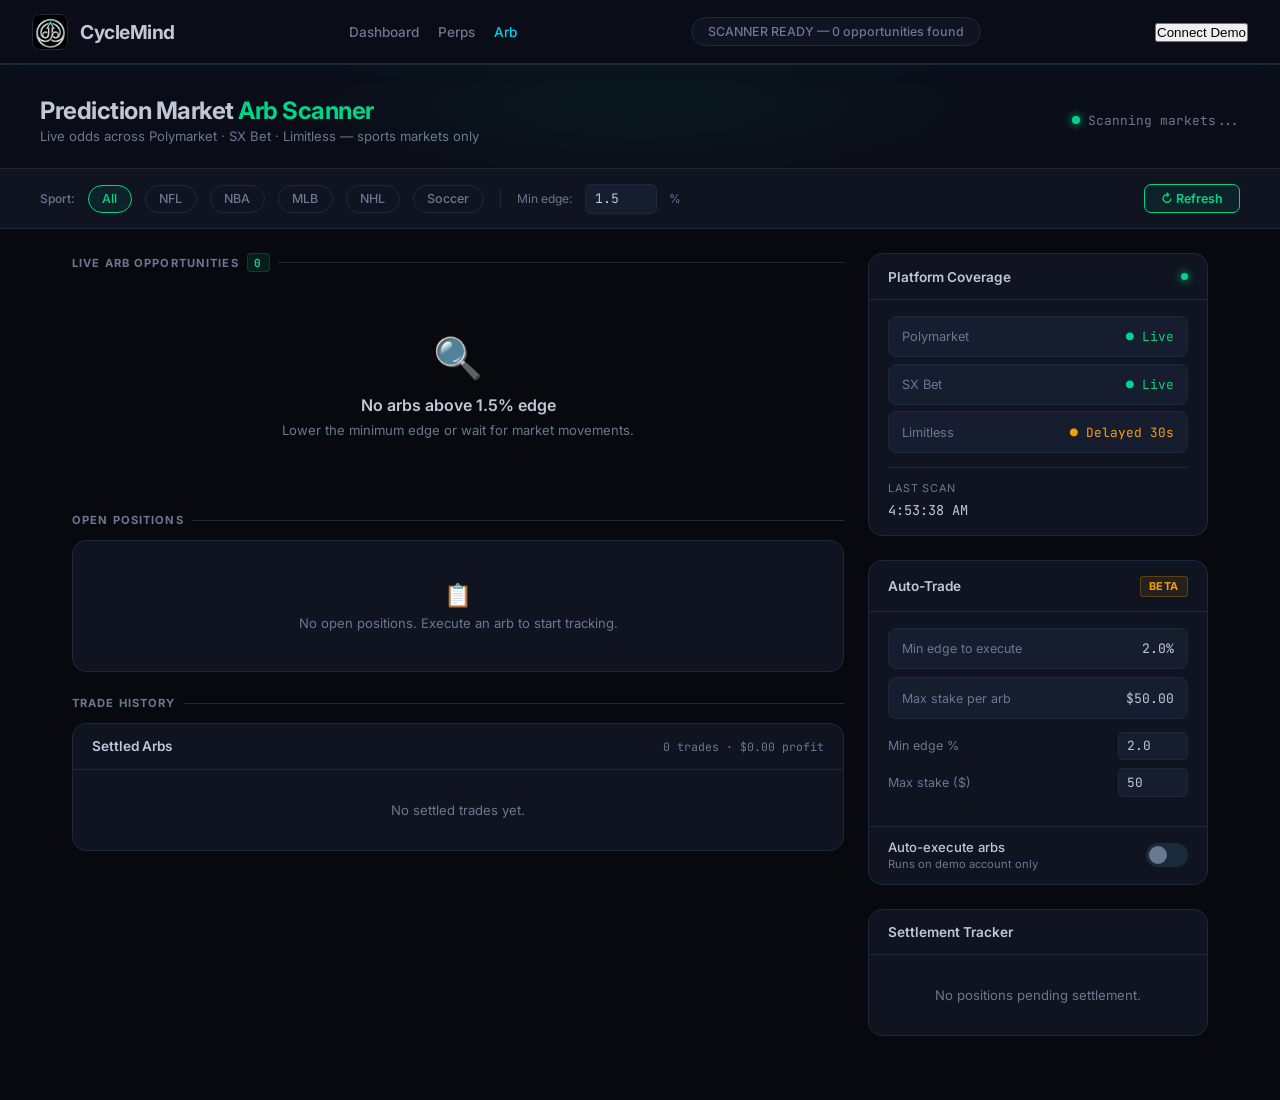
==== commit 595e5232: "Update arb.html" ====
--- a/arb.html
+++ b/arb.html
@@ -1124,7 +1124,6 @@
 // ARB MATH
 // ═══════════════════════════════════════════════════════════════════════
 function calcArb(event) {
-    // For each outcome, find the BEST (highest) odds across platforms
     const platforms = ['poly', 'sx', 'limitless'];
     const platformNames = { poly: 'Polymarket', sx: 'SX Bet', limitless: 'Limitless' };
 
@@ -1137,15 +1136,13 @@
         return { odd: bestOdd, platform: bestPlatform, platformName: platformNames[bestPlatform] };
     });
 
-    // Arb exists when sum of (1/best_odds) < 1
     const impliedSum = best.reduce((s, b) => s + (b.odd > 0 ? 1 / b.odd : 999), 0);
-    const arbPct = (1 - impliedSum) * 100; // positive = profitable arb
+    const arbPct = (1 - impliedSum) * 100;
 
     return { best, impliedSum, arbPct };
 }
 
 function calcStakeSplit(best, totalStake) {
-    // Optimal stakes: stake_i = totalStake * (1/odd_i) / sum(1/odd_i)
     const invSum = best.reduce((s, b) => s + 1 / b.odd, 0);
     return best.map(b => ({
         stake: (totalStake * (1 / b.odd) / invSum),
@@ -1184,7 +1181,6 @@
 
     list.innerHTML = scannerData.map(ev => renderArbCard(ev)).join('');
 
-    // Attach stake input listeners
     scannerData.forEach(ev => {
         const input = document.getElementById(`stake-${ev.id}`);
         if (input) input.addEventListener('input', () => updateCalc(ev.id));
@@ -1354,11 +1350,9 @@
     if (!pendingArb) return;
     const { ev, totalStake, splits, profit } = pendingArb;
 
-    // Deduct from balance
     arbState.balance -= totalStake;
     arbState.arbCount++;
 
-    // Create position
     const pos = {
         id: 'arb-' + Date.now(),
         eventId: ev.id,
@@ -1387,7 +1381,6 @@
     updateDemoBar();
     showToast(`Arb executed! +$${profit.toFixed(2)} locked in.`, 'success');
 
-    // Simulate auto-settlement after event time
     scheduleSettlement(pos);
 }
 
@@ -1399,7 +1392,6 @@
     const totalStake = Math.min(maxStake, arbState.balance * 0.3);
     if (totalStake < 1 || arbState.balance < totalStake) return;
 
-    // Check not already in this event
     if (openPositions.find(p => p.eventId === ev.id)) return;
 
     const splits = calcStakeSplit(ev.arb.best, totalStake);
@@ -1438,12 +1430,10 @@
 }
 
 // ═══════════════════════════════════════════════════════════════════════
-// SETTLEMENT — demo simulates settlement after a short delay
+// SETTLEMENT
 // ═══════════════════════════════════════════════════════════════════════
 function scheduleSettlement(pos) {
-    // In demo: settle after 60 seconds to show the flow
-    const delay = 60000;
-    setTimeout(() => settlePosition(pos.id), delay);
+    setTimeout(() => settlePosition(pos.id), 60000);
 }
 
 function settlePosition(posId) {
@@ -1451,7 +1441,6 @@
     if (idx === -1) return;
     const pos = openPositions[idx];
 
-    // Return stake + profit
     arbState.balance += pos.totalStake + pos.guaranteedProfit;
     arbState.totalPnl += pos.guaranteedProfit;
 
@@ -1556,6 +1545,8 @@
     const email = document.getElementById('arb-email-input').value.trim();
     if (!email || !email.includes('@')) { showToast('Enter a valid email.', 'error'); return; }
     arbState.email = email;
+    // Also save to shared key so Dashboard and Perps pick it up
+    localStorage.setItem('email_user', JSON.stringify({ email }));
     saveState();
     closeArbLoginModal();
     updateAuthUI();
@@ -1565,6 +1556,7 @@
     arbState = { email: null, balance: ARB_STARTING_BALANCE, totalPnl: 0, arbCount: 0 };
     openPositions = [];
     tradeHistory  = [];
+    localStorage.removeItem('email_user');
     saveState();
     updateAuthUI();
     renderPositions();
@@ -1604,7 +1596,7 @@
 }
 
 // ═══════════════════════════════════════════════════════════════════════
-// PERSIST (localStorage — demo data only)
+// PERSIST
 // ═══════════════════════════════════════════════════════════════════════
 function saveState() {
     try {
@@ -1649,7 +1641,6 @@
     document.getElementById('scanner-status-text').textContent = 'Refreshing...';
     document.getElementById('scanner-dot').className = 'pulse-dot amber';
     setTimeout(() => {
-        // Simulate slight odds drift on refresh
         SPORTS_EVENTS.forEach(ev => {
             ['poly','sx','limitless'].forEach(p => {
                 ev.odds[p] = ev.odds[p].map(o => {
@@ -1726,10 +1717,21 @@
 }
 
 // ═══════════════════════════════════════════════════════════════════════
-// INIT
+// INIT — pulls shared login from Dashboard / Perps automatically
 // ═══════════════════════════════════════════════════════════════════════
 function init() {
     loadState();
+
+    // Pick up shared email login from Dashboard / Perps
+    const sharedEmail = localStorage.getItem('email_user');
+    if (sharedEmail && !arbState.email) {
+        try {
+            const parsed = JSON.parse(sharedEmail);
+            arbState.email = parsed.email;
+            saveState();
+        } catch(e) {}
+    }
+
     updateAuthUI();
     renderScanner();
     renderPositions();
@@ -1737,12 +1739,10 @@
     renderSettlement();
     updateLastScan();
 
-    // Re-scan every 45s automatically
     scanInterval = setInterval(() => {
         refreshScanner();
     }, 45000);
 
-    // Re-render position timers every 30s
     setInterval(() => {
         renderPositions();
         renderSettlement();
